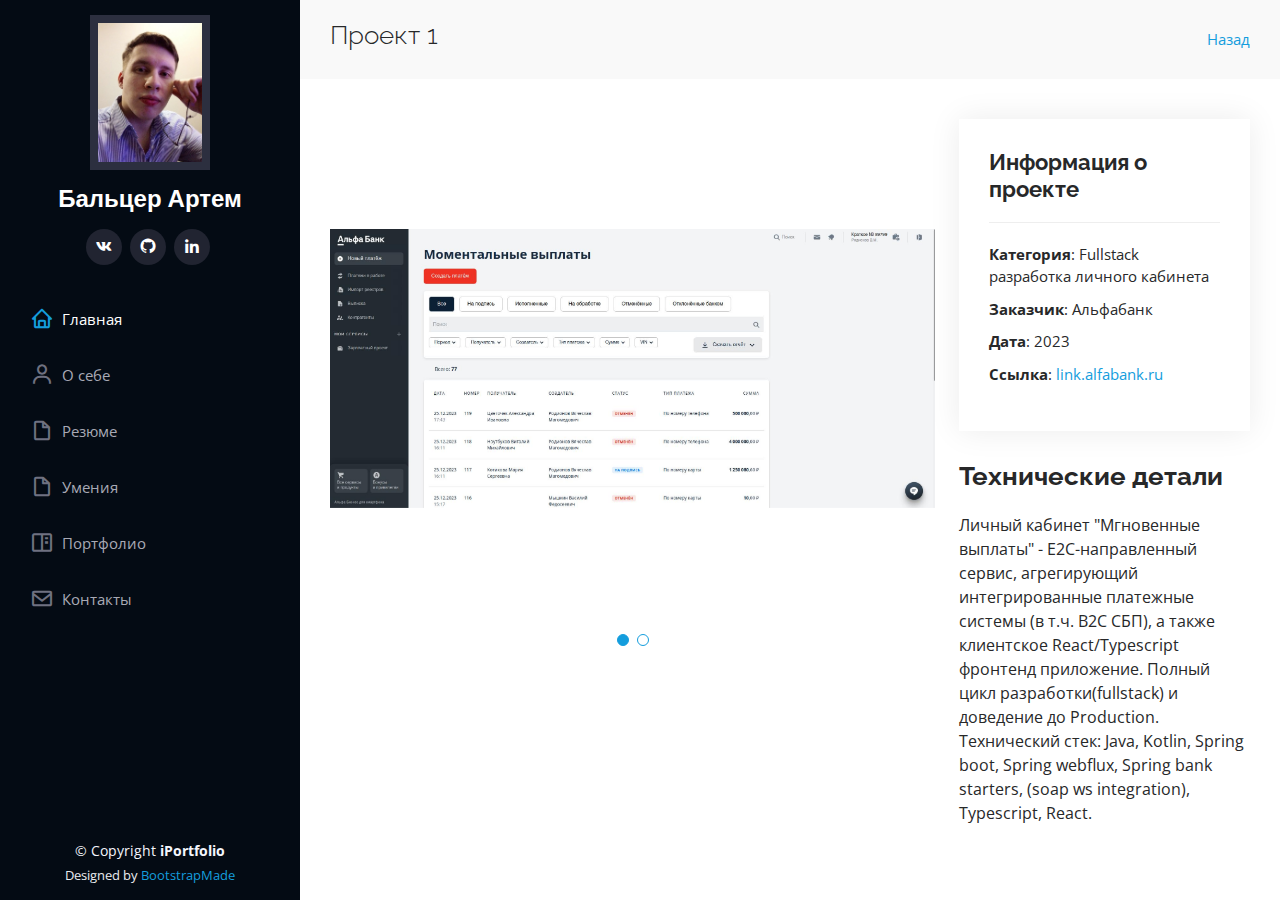
==== portfolio-details-1.html @ ee388f7e "initial commit" ====
<!DOCTYPE html>
<html lang="en">

<head>
    <meta charset="utf-8">
    <meta content="width=device-width, initial-scale=1.0" name="viewport">

    <title>Portfolio Details - iPortfolio Bootstrap Template</title>
    <meta content="" name="description">
    <meta content="" name="keywords">

    <!-- Favicons -->
    <link href="assets/img/favicon.png" rel="icon">
    <link href="assets/img/apple-touch-icon.png" rel="apple-touch-icon">

    <!-- Google Fonts -->
    <link href="https://fonts.googleapis.com/css?family=Open+Sans:300,300i,400,400i,600,600i,700,700i|Raleway:300,300i,400,400i,500,500i,600,600i,700,700i|Poppins:300,300i,400,400i,500,500i,600,600i,700,700i"
          rel="stylesheet">

    <!-- Vendor CSS Files -->
    <link href="assets/vendor/aos/aos.css" rel="stylesheet">
    <link href="assets/vendor/bootstrap/css/bootstrap.min.css" rel="stylesheet">
    <link href="assets/vendor/bootstrap-icons/bootstrap-icons.css" rel="stylesheet">
    <link href="assets/vendor/boxicons/css/boxicons.min.css" rel="stylesheet">
    <link href="assets/vendor/glightbox/css/glightbox.min.css" rel="stylesheet">
    <link href="assets/vendor/swiper/swiper-bundle.min.css" rel="stylesheet">

    <!-- Template Main CSS File -->
    <link href="assets/css/style.css" rel="stylesheet">

    <!-- =======================================================
    * Template Name: iPortfolio
    * Updated: Nov 17 2023 with Bootstrap v5.3.2
    * Template URL: https://bootstrapmade.com/iportfolio-bootstrap-portfolio-websites-template/
    * Author: BootstrapMade.com
    * License: https://bootstrapmade.com/license/
    ======================================================== -->
</head>

<body>

<!-- ======= Mobile nav toggle button ======= -->
<i class="bi bi-list mobile-nav-toggle d-xl-none"></i>

<!-- ======= Header ======= -->
<header id="header">
    <div class="d-flex flex-column">

        <div class="profile">
            <img src="assets/img/profile-img-sm.jpg" alt="" class="img-fluid">
            <h1 class="text-light"><a href="index.html">Бальцер Артем</a></h1>
            <div class="social-links mt-3 text-center">
                <!-- <a href="#" class="twitter"><i class="bx bxl-twitter"></i></a>
                 <a href="#" class="facebook"><i class="bx bxl-facebook"></i></a>-->
                <a href="https://vk.com/tfkonelove" class="vk"><i class="bx bxl-vk"></i></a>
                <a href="https://github.com/tfkfan" class="github"><i class="bx bxl-github"></i></a>
                <a href="https://www.linkedin.com/in/tfkfan" class="linkedin"><i class="bx bxl-linkedin"></i></a>
            </div>
        </div>

        <nav id="navbar" class="nav-menu navbar">
            <ul>
                <li><a href="#hero" class="nav-link scrollto active"><i class="bx bx-home"></i> <span>Главная</span></a>
                </li>
                <li><a href="#about" class="nav-link scrollto"><i class="bx bx-user"></i> <span>О себе</span></a></li>
                <li><a href="#resume" class="nav-link scrollto"><i class="bx bx-file-blank"></i> <span>Резюме</span></a>
                </li>
                <li><a href="#skills" class="nav-link scrollto"><i class="bx bx-file-blank"></i> <span>Умения</span></a>
                </li>
                <li><a href="#portfolio" class="nav-link scrollto"><i class="bx bx-book-content"></i><span>Портфолио</span></a>
                </li>
                <!-- <li><a href="#services" class="nav-link scrollto"><i class="bx bx-server"></i> <span>Services</span></a>
                 </li>-->
                <li><a href="#contact" class="nav-link scrollto"><i class="bx bx-envelope"></i> <span>Контакты</span></a>
                </li>
            </ul>
        </nav><!-- .nav-menu -->
    </div>
</header><!-- End Header -->


<main id="main">

    <!-- ======= Breadcrumbs ======= -->
    <section id="breadcrumbs" class="breadcrumbs">
        <div class="container">

            <div class="d-flex justify-content-between align-items-center">
                <h2>Проект 1</h2>
                <ol>
                    <li><a href="index.html#portfolio">Назад</a></li>
                </ol>
            </div>

        </div>
    </section><!-- End Breadcrumbs -->

    <!-- ======= Portfolio Details Section ======= -->
    <section id="portfolio-details" class="portfolio-details">
        <div class="container">

            <div class="row gy-4">

                <div class="col-lg-8">
                    <div class="portfolio-details-slider swiper">
                        <div class="swiper-wrapper align-items-center">

                            <div class="swiper-slide">
                                <img src="assets/img/portfolio/alfa1.jpg" alt="">
                            </div>

                            <div class="swiper-slide">
                                <img src="assets/img/portfolio/alfa2.jpg" alt="">
                            </div>
                        </div>
                        <div class="swiper-pagination"></div>
                    </div>
                </div>

                <div class="col-lg-4">
                    <div class="portfolio-info">
                        <h3>Информация о проекте</h3>
                        <ul>
                            <li><strong>Категория</strong>: Fullstack разработка личного кабинета</li>
                            <li><strong>Заказчик</strong>: Альфабанк</li>
                            <li><strong>Дата</strong>: 2023</li>
                            <li><strong>Ссылка</strong>: <a href="http://link.alfabank.ru/e2c">link.alfabank.ru</a>
                            </li>
                        </ul>
                    </div>
                    <div class="portfolio-description">
                        <h2>Технические детали</h2>
                        <p>
                            Личный кабинет "Мгновенные выплаты" - E2C-направленный сервис, агрегирующий
                            интегрированные платежные системы (в т.ч. B2C СБП), а также клиентское React/Typescript
                            фронтенд приложение. Полный цикл разработки(fullstack) и доведение до Production.
                            Технический стек: Java, Kotlin, Spring boot,
                            Spring webflux, Spring bank starters, (soap ws integration), Typescript, React.
                        </p>
                    </div>
                </div>

            </div>

        </div>
    </section><!-- End Portfolio Details Section -->

</main><!-- End #main -->

<!-- ======= Footer ======= -->
<footer id="footer">
    <div class="container">
        <div class="copyright">
            &copy; Copyright <strong><span>iPortfolio</span></strong>
        </div>
        <div class="credits">
            <!-- All the links in the footer should remain intact. -->
            <!-- You can delete the links only if you purchased the pro version. -->
            <!-- Licensing information: https://bootstrapmade.com/license/ -->
            <!-- Purchase the pro version with working PHP/AJAX contact form: https://bootstrapmade.com/iportfolio-bootstrap-portfolio-websites-template/ -->
            Designed by <a href="https://bootstrapmade.com/">BootstrapMade</a>
        </div>
    </div>
</footer><!-- End  Footer -->

<a href="#" class="back-to-top d-flex align-items-center justify-content-center"><i
        class="bi bi-arrow-up-short"></i></a>

<!-- Vendor JS Files -->
<script src="assets/vendor/purecounter/purecounter_vanilla.js"></script>
<script src="assets/vendor/aos/aos.js"></script>
<script src="assets/vendor/bootstrap/js/bootstrap.bundle.min.js"></script>
<script src="assets/vendor/glightbox/js/glightbox.min.js"></script>
<script src="assets/vendor/isotope-layout/isotope.pkgd.min.js"></script>
<script src="assets/vendor/swiper/swiper-bundle.min.js"></script>
<script src="assets/vendor/typed.js/typed.umd.js"></script>
<script src="assets/vendor/waypoints/noframework.waypoints.js"></script>
<script src="assets/vendor/php-email-form/validate.js"></script>

<!-- Template Main JS File -->
<script src="assets/js/main.js"></script>

</body>

</html>
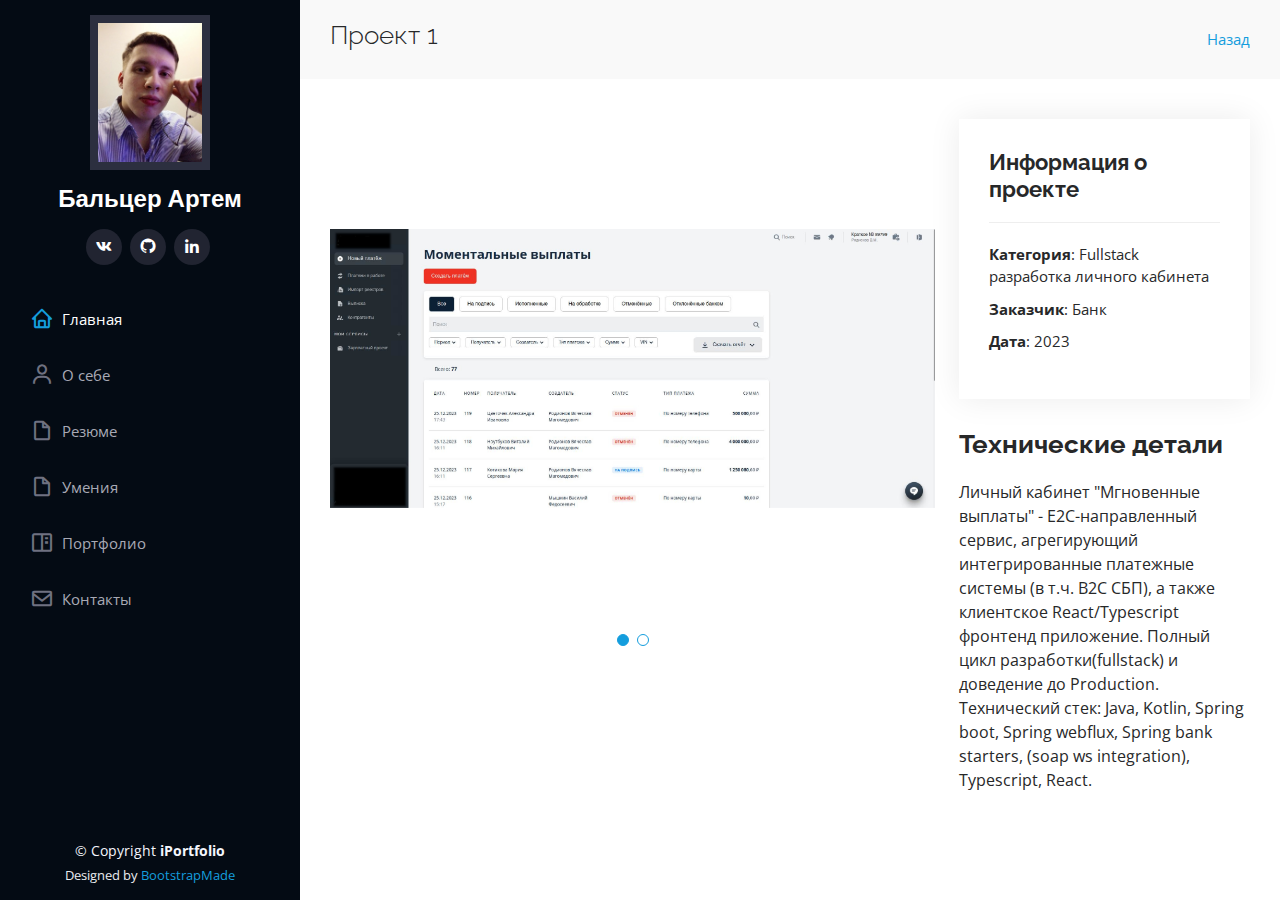
==== commit 71f5d67f: "changed info" ====
--- a/portfolio-details-1.html
+++ b/portfolio-details-1.html
@@ -106,11 +106,11 @@
                         <div class="swiper-wrapper align-items-center">
 
                             <div class="swiper-slide">
-                                <img src="assets/img/portfolio/alfa1.jpg" alt="">
+                                <img src="assets/img/portfolio/p_1.jpg" alt="">
                             </div>
 
                             <div class="swiper-slide">
-                                <img src="assets/img/portfolio/alfa2.jpg" alt="">
+                                <img src="assets/img/portfolio/p_2.jpg" alt="">
                             </div>
                         </div>
                         <div class="swiper-pagination"></div>
@@ -122,10 +122,8 @@
                         <h3>Информация о проекте</h3>
                         <ul>
                             <li><strong>Категория</strong>: Fullstack разработка личного кабинета</li>
-                            <li><strong>Заказчик</strong>: Альфабанк</li>
+                            <li><strong>Заказчик</strong>: Банк</li>
                             <li><strong>Дата</strong>: 2023</li>
-                            <li><strong>Ссылка</strong>: <a href="http://link.alfabank.ru/e2c">link.alfabank.ru</a>
-                            </li>
                         </ul>
                     </div>
                     <div class="portfolio-description">
